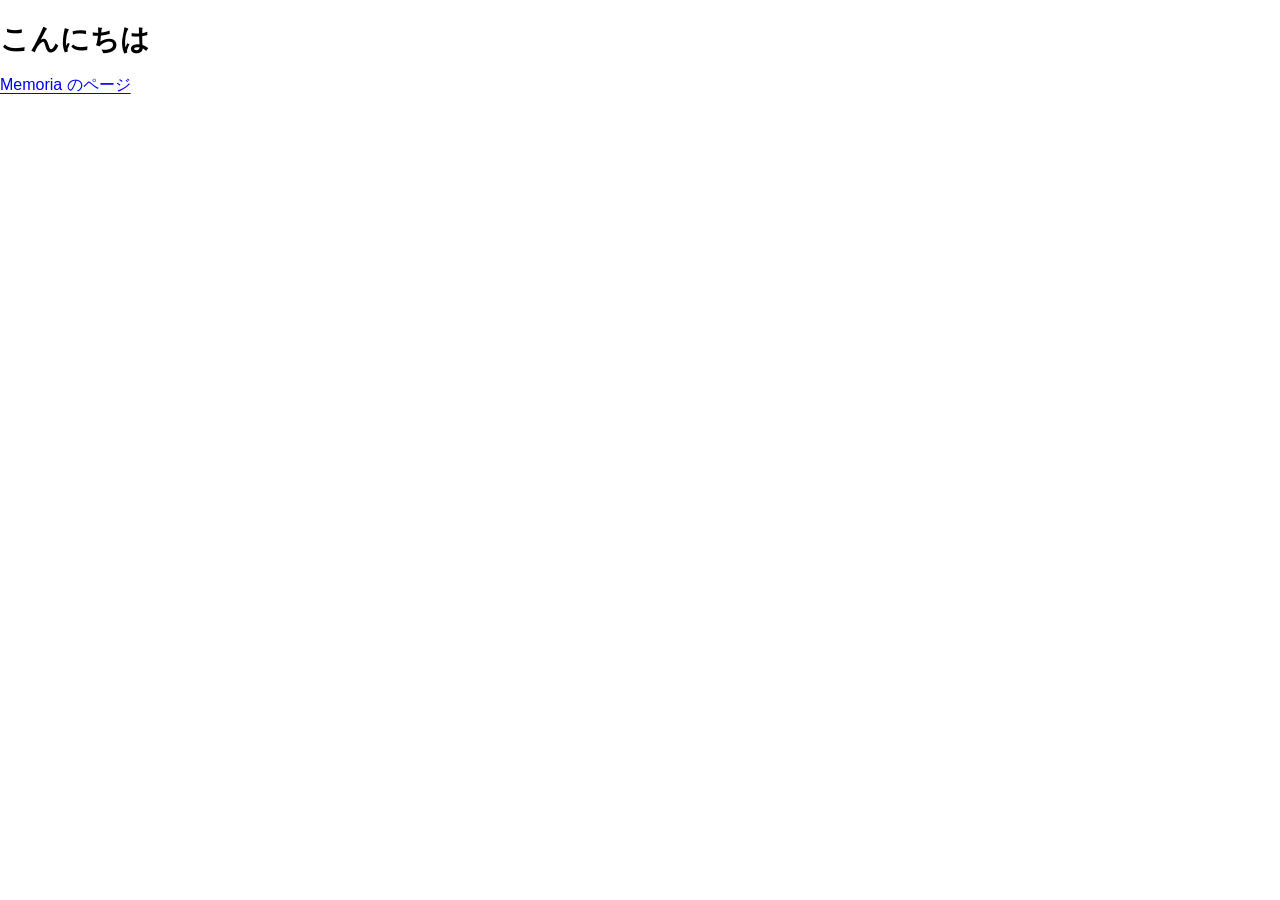
==== index.html @ 36fdde0d "Style.css を各画面に反映" ====
<!DOCTYPE html>
<html lang="ja">

<head>
    <meta charset="UTF-8">
    <meta name="viewport" content="width=device-width, initial-scale=1.0">
    <link rel="stylesheet" href="CommonStyle.css">
    <title>Github Pages公開練習:Kurumeru のサイト</title>
</head>

<body>
    <h1>こんにちは</h1>
    <a href="Memoria.html">Memoria のページ</a>
</body>

</html>
---- CommonStyle.css ----
:root{
    color-scheme: light dark ;
}

body{
        margin: 0;
        font-family: -apple-system, BlinkMacSystemFont, "Hiragino Sans", "Hiragino Kaku Gothic ProN", "Meiryo UI", sans-serif;
        line-height: 1.8;
}

main {
    max-width: 760px;
    margin: 0 auto;
    padding: 40px 20px 64px;
}

h1 {
    font-size: 1.8rem;
    line-height: 1.4;
    margin-bottom: 0.4em;
}

h2, h3, h4 {
    line-height: 1.5;
    margin-top: 2em;
}

.updated {
    font-size: 0.9rem;
    opacity: 0.7;
}

ul {
    padding-left: 1.4em;
}

a {
    text-underline-offset: 0.2em;
}
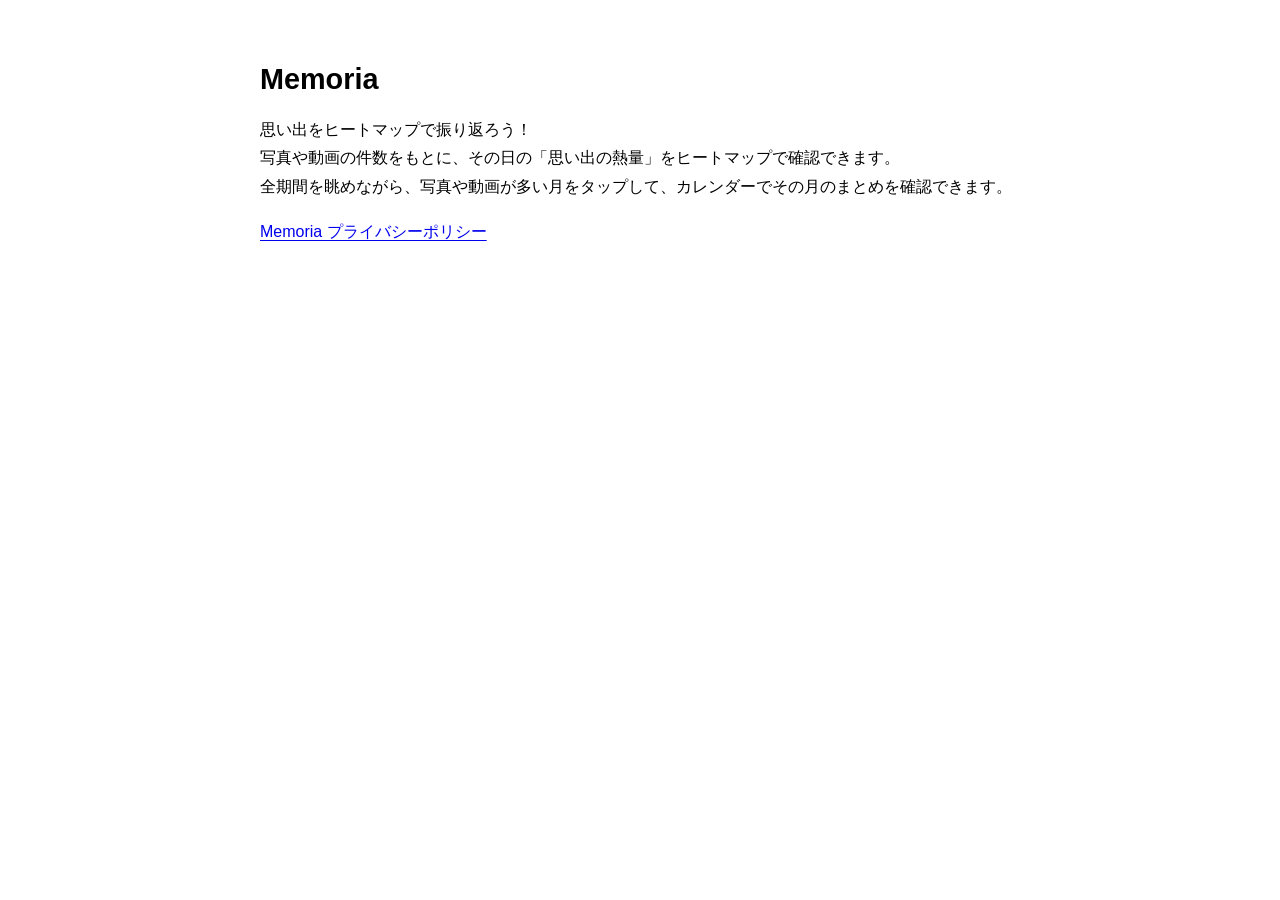
==== commit 134cda89: "Memoria をメインページに昇格" ====
--- a/index.html
+++ b/index.html
@@ -5,12 +5,19 @@
     <meta charset="UTF-8">
     <meta name="viewport" content="width=device-width, initial-scale=1.0">
     <link rel="stylesheet" href="CommonStyle.css">
-    <title>Github Pages公開練習:Kurumeru のサイト</title>
+    <title>Memoria</title>
 </head>
 
 <body>
-    <h1>こんにちは</h1>
-    <a href="Memoria.html">Memoria のページ</a>
+    <main>
+    <h1>Memoria</h1>
+    <p>
+        思い出をヒートマップで振り返ろう！<br>
+        写真や動画の件数をもとに、その日の「思い出の熱量」をヒートマップで確認できます。<br>
+        全期間を眺めながら、写真や動画が多い月をタップして、カレンダーでその月のまとめを確認できます。    </p>
+    <a href="Memoria_PrivacyPolicy.html">Memoria プライバシーポリシー</a>
+    </main>
 </body>
 
+
 </html>
--- a/CommonStyle.css
+++ b/CommonStyle.css
@@ -2,10 +2,12 @@
     color-scheme: light dark ;
 }
 
-body{
-        margin: 0;
-        font-family: -apple-system, BlinkMacSystemFont, "Hiragino Sans", "Hiragino Kaku Gothic ProN", "Meiryo UI", sans-serif;
-        line-height: 1.8;
+body {
+    margin: 0;
+    font-family: -apple-system, BlinkMacSystemFont, "Hiragino Sans", "Hiragino Kaku Gothic ProN", "Meiryo UI", sans-serif;
+    line-height: 1.8;
+    color: CanvasText;
+    background: Canvas;
 }
 
 main {
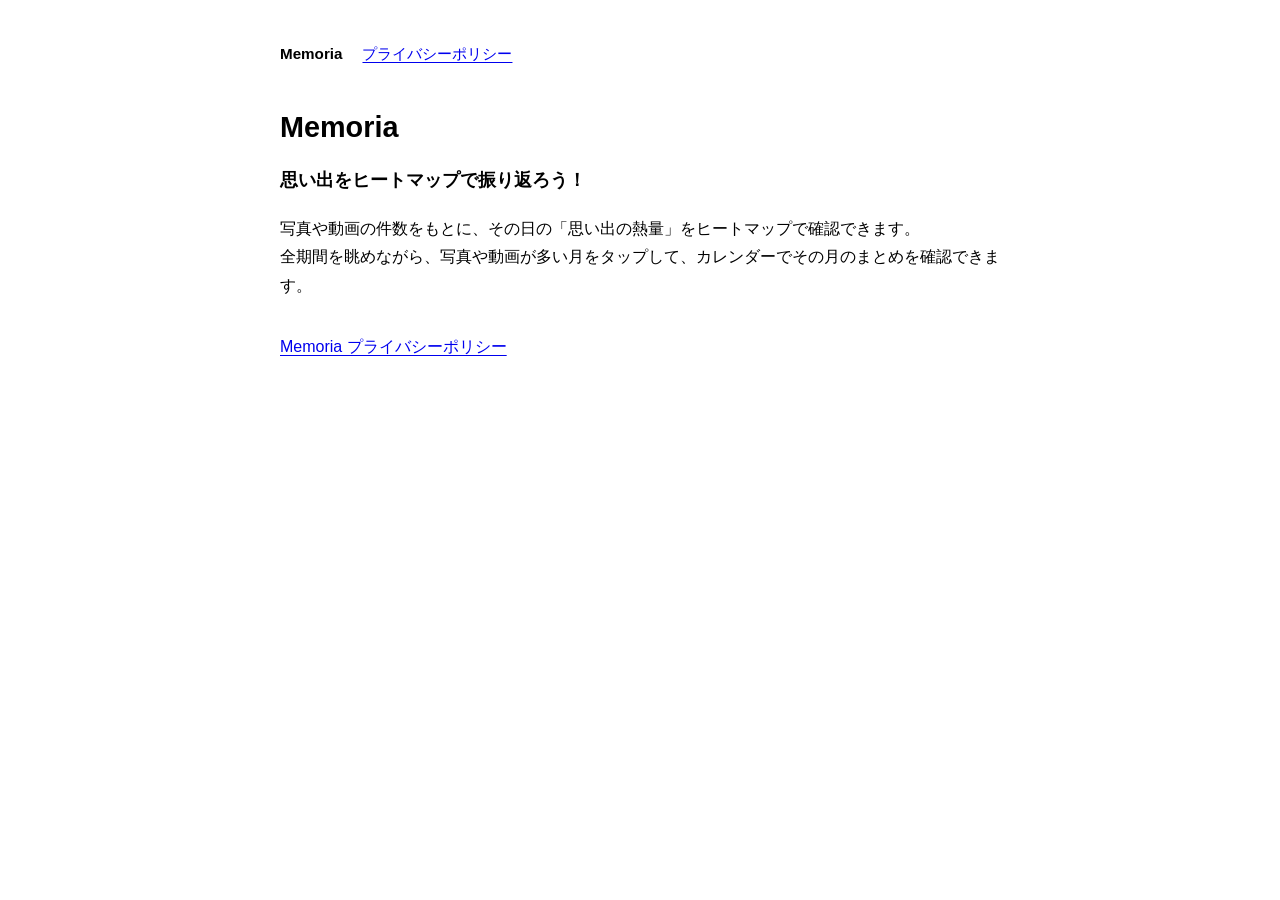
==== commit b5d273db: "GitHub Pages の基本情報を整備" ====
--- a/index.html
+++ b/index.html
@@ -4,20 +4,37 @@
 <head>
     <meta charset="UTF-8">
     <meta name="viewport" content="width=device-width, initial-scale=1.0">
+    <meta name="description" content="Memoriaは、写真や動画の件数をもとに思い出の熱量をヒートマップで振り返るiOSアプリです。">
+    <link rel="canonical" href="https://kurumeru.github.io/">
     <link rel="stylesheet" href="CommonStyle.css">
+    <meta property="og:type" content="website">
+    <meta property="og:title" content="Memoria">
+    <meta property="og:description" content="写真や動画の件数をもとに、思い出の熱量をヒートマップで振り返るiOSアプリです。">
+    <meta property="og:url" content="https://kurumeru.github.io/">
+    <meta name="twitter:card" content="summary">
     <title>Memoria</title>
 </head>
 
 <body>
     <main>
-    <h1>Memoria</h1>
-    <p>
-        思い出をヒートマップで振り返ろう！<br>
-        写真や動画の件数をもとに、その日の「思い出の熱量」をヒートマップで確認できます。<br>
-        全期間を眺めながら、写真や動画が多い月をタップして、カレンダーでその月のまとめを確認できます。    </p>
-    <a href="Memoria_PrivacyPolicy.html">Memoria プライバシーポリシー</a>
+        <nav class="site-nav" aria-label="サイト内リンク">
+            <a aria-current="page" href="/">Memoria</a>
+            <a href="Memoria_PrivacyPolicy.html">プライバシーポリシー</a>
+        </nav>
+
+        <h1>Memoria</h1>
+        <p class="lead">
+            思い出をヒートマップで振り返ろう！
+        </p>
+        <p>
+            写真や動画の件数をもとに、その日の「思い出の熱量」をヒートマップで確認できます。<br>
+            全期間を眺めながら、写真や動画が多い月をタップして、カレンダーでその月のまとめを確認できます。
+        </p>
+        <p class="link-list">
+            <a href="Memoria_PrivacyPolicy.html">Memoria プライバシーポリシー</a>
+        </p>
     </main>
 </body>
 
 
-</html>+</html>
--- a/CommonStyle.css
+++ b/CommonStyle.css
@@ -1,5 +1,9 @@
-:root{
-    color-scheme: light dark ;
+:root {
+    color-scheme: light dark;
+}
+
+* {
+    box-sizing: border-box;
 }
 
 body {
@@ -14,6 +18,20 @@
     max-width: 760px;
     margin: 0 auto;
     padding: 40px 20px 64px;
+}
+
+.site-nav {
+    display: flex;
+    flex-wrap: wrap;
+    gap: 8px 20px;
+    margin-bottom: 40px;
+    font-size: 0.95rem;
+}
+
+.site-nav a[aria-current="page"] {
+    color: CanvasText;
+    font-weight: 700;
+    text-decoration: none;
 }
 
 h1 {
@@ -32,6 +50,15 @@
     opacity: 0.7;
 }
 
+.lead {
+    font-size: 1.1rem;
+    font-weight: 700;
+}
+
+.link-list {
+    margin-top: 2em;
+}
+
 ul {
     padding-left: 1.4em;
 }
@@ -39,3 +66,8 @@
 a {
     text-underline-offset: 0.2em;
 }
+
+a:focus-visible {
+    outline: 2px solid LinkText;
+    outline-offset: 3px;
+}
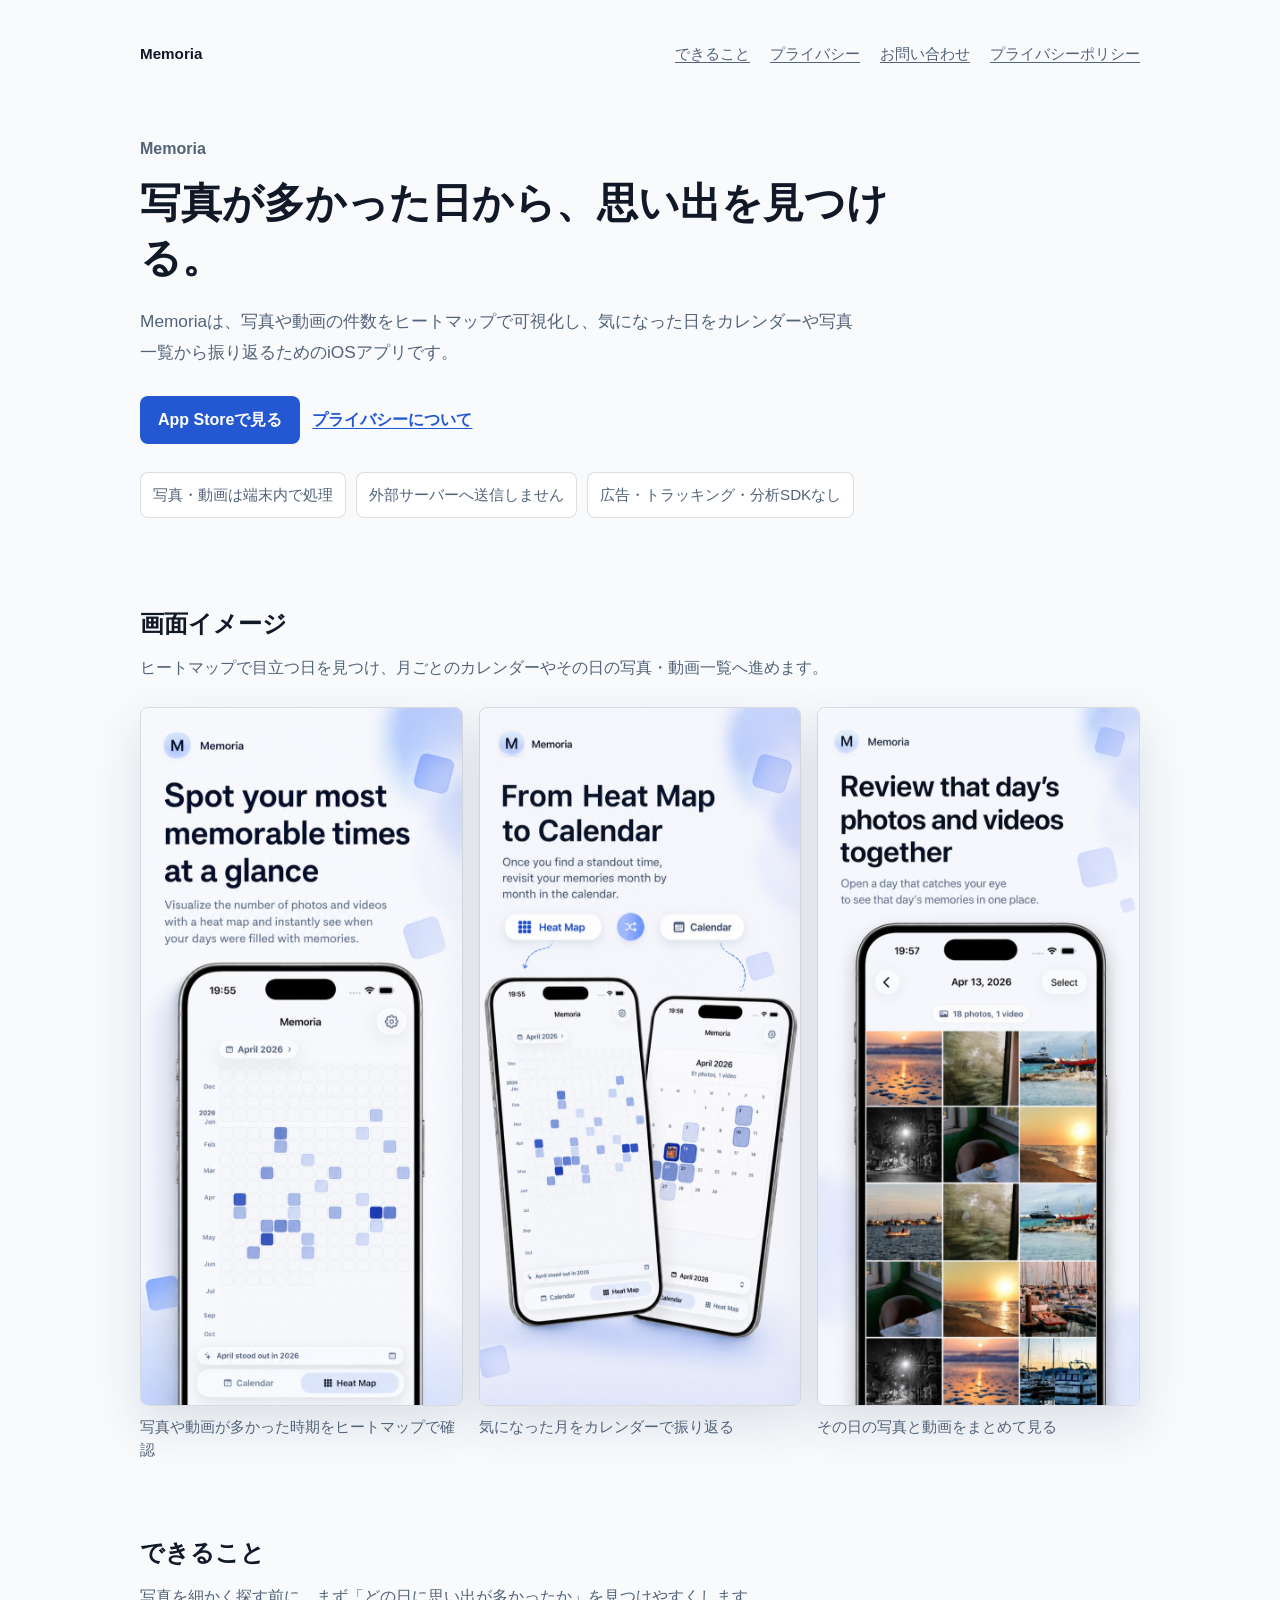
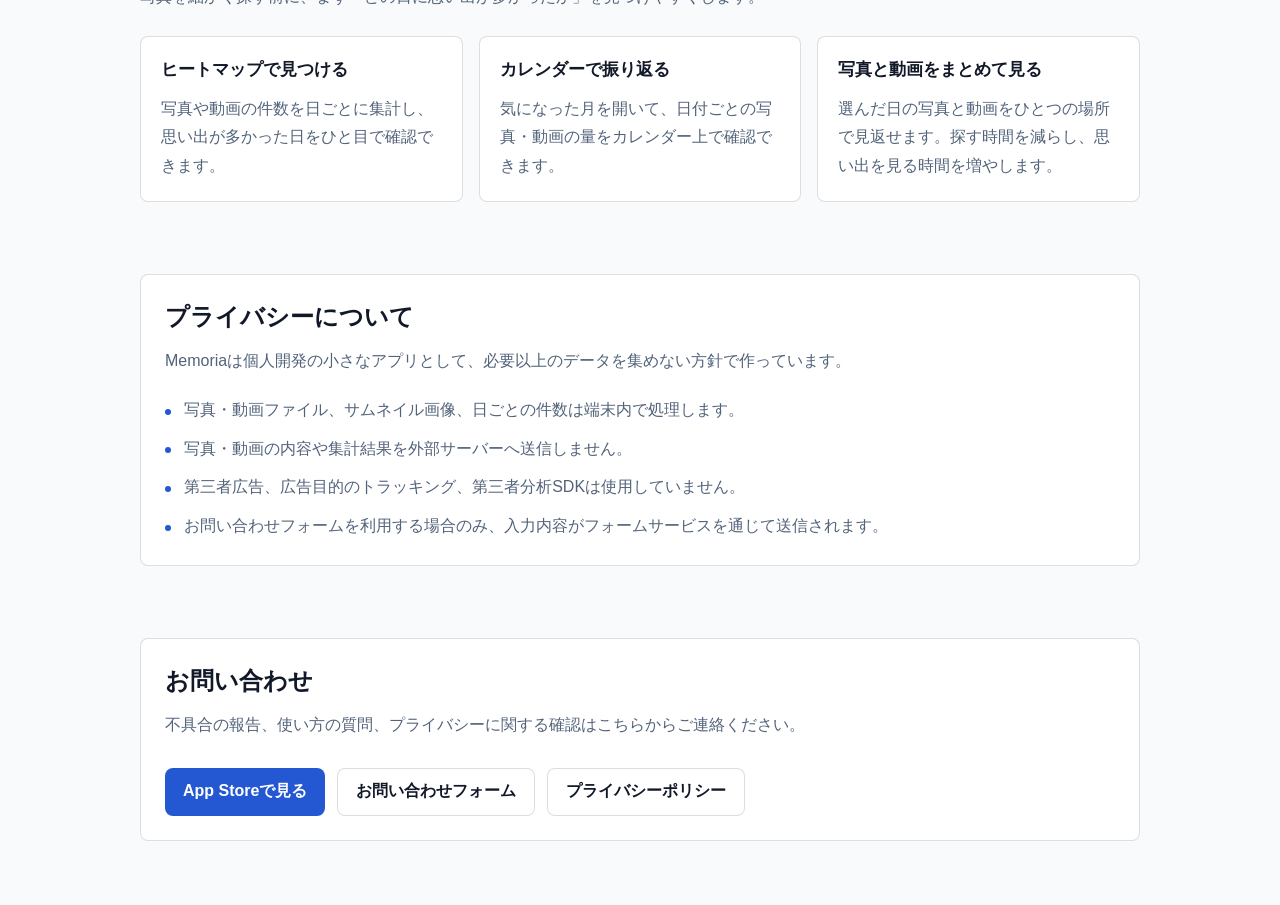
==== commit e6c69f1c: "Memoria 公式ページを改善" ====
--- a/index.html
+++ b/index.html
@@ -4,35 +4,128 @@
 <head>
     <meta charset="UTF-8">
     <meta name="viewport" content="width=device-width, initial-scale=1.0">
-    <meta name="description" content="Memoriaは、写真や動画の件数をもとに思い出の熱量をヒートマップで振り返るiOSアプリです。">
+    <meta name="description" content="Memoriaは、写真が多かった日をヒートマップで見つけ、カレンダーや写真一覧で思い出を振り返るiOSアプリです。写真・動画は端末内で処理します。">
     <link rel="canonical" href="https://kurumeru.github.io/">
     <link rel="stylesheet" href="CommonStyle.css">
     <meta property="og:type" content="website">
     <meta property="og:title" content="Memoria">
-    <meta property="og:description" content="写真や動画の件数をもとに、思い出の熱量をヒートマップで振り返るiOSアプリです。">
+    <meta property="og:description" content="写真が多かった日から、思い出を見つける。Memoriaは写真・動画を端末内で処理するiOSアプリです。">
     <meta property="og:url" content="https://kurumeru.github.io/">
     <meta name="twitter:card" content="summary">
     <title>Memoria</title>
 </head>
 
 <body>
-    <main>
+    <main class="home">
         <nav class="site-nav" aria-label="サイト内リンク">
-            <a aria-current="page" href="/">Memoria</a>
+            <a class="site-nav-brand" aria-current="page" href="/">Memoria</a>
+            <a href="#features">できること</a>
+            <a href="#privacy">プライバシー</a>
+            <a href="#contact">お問い合わせ</a>
             <a href="Memoria_PrivacyPolicy.html">プライバシーポリシー</a>
         </nav>
 
-        <h1>Memoria</h1>
-        <p class="lead">
-            思い出をヒートマップで振り返ろう！
-        </p>
-        <p>
-            写真や動画の件数をもとに、その日の「思い出の熱量」をヒートマップで確認できます。<br>
-            全期間を眺めながら、写真や動画が多い月をタップして、カレンダーでその月のまとめを確認できます。
-        </p>
-        <p class="link-list">
-            <a href="Memoria_PrivacyPolicy.html">Memoria プライバシーポリシー</a>
-        </p>
+        <section class="hero" aria-labelledby="hero-title">
+            <p class="eyebrow">Memoria</p>
+            <h1 id="hero-title">写真が多かった日から、思い出を見つける。</h1>
+            <p class="hero-copy">
+                Memoriaは、写真や動画の件数をヒートマップで可視化し、気になった日をカレンダーや写真一覧から振り返るためのiOSアプリです。
+            </p>
+            <div class="hero-actions">
+                <a class="app-store-button" href="https://apps.apple.com/app/apple-store/id6778837216?pt=129018011&amp;ct=GithubPages&amp;mt=8" target="_blank" rel="noopener" aria-label="App StoreでMemoriaを見る">
+                    App Storeで見る
+                </a>
+                <a class="secondary-link" href="#privacy">プライバシーについて</a>
+            </div>
+            <ul class="trust-points" aria-label="Memoriaの方針">
+                <li>写真・動画は端末内で処理</li>
+                <li>外部サーバーへ送信しません</li>
+                <li>広告・トラッキング・分析SDKなし</li>
+            </ul>
+        </section>
+
+        <section class="section" aria-labelledby="screenshots-title">
+            <div class="section-heading">
+                <h2 id="screenshots-title">画面イメージ</h2>
+                <p>
+                    ヒートマップで目立つ日を見つけ、月ごとのカレンダーやその日の写真・動画一覧へ進めます。
+                </p>
+            </div>
+            <div class="screenshot-grid">
+                <figure class="screenshot-card">
+                    <img src="assets/screenshots/memoria-heatmap.jpg" width="720" height="1560" alt="Memoriaのヒートマップ画面" loading="lazy">
+                    <figcaption>写真や動画が多かった時期をヒートマップで確認</figcaption>
+                </figure>
+                <figure class="screenshot-card">
+                    <img src="assets/screenshots/memoria-calendar.jpg" width="720" height="1560" alt="ヒートマップからカレンダーへ移動する画面" loading="lazy">
+                    <figcaption>気になった月をカレンダーで振り返る</figcaption>
+                </figure>
+                <figure class="screenshot-card">
+                    <img src="assets/screenshots/memoria-photos.jpg" width="720" height="1560" alt="選んだ日の写真と動画を一覧で見る画面" loading="lazy">
+                    <figcaption>その日の写真と動画をまとめて見る</figcaption>
+                </figure>
+            </div>
+        </section>
+
+        <section id="features" class="section" aria-labelledby="features-title">
+            <div class="section-heading">
+                <h2 id="features-title">できること</h2>
+                <p>
+                    写真を細かく探す前に、まず「どの日に思い出が多かったか」を見つけやすくします。
+                </p>
+            </div>
+            <div class="feature-grid">
+                <article class="feature-card">
+                    <h3>ヒートマップで見つける</h3>
+                    <p>
+                        写真や動画の件数を日ごとに集計し、思い出が多かった日をひと目で確認できます。
+                    </p>
+                </article>
+                <article class="feature-card">
+                    <h3>カレンダーで振り返る</h3>
+                    <p>
+                        気になった月を開いて、日付ごとの写真・動画の量をカレンダー上で確認できます。
+                    </p>
+                </article>
+                <article class="feature-card">
+                    <h3>写真と動画をまとめて見る</h3>
+                    <p>
+                        選んだ日の写真と動画をひとつの場所で見返せます。探す時間を減らし、思い出を見る時間を増やします。
+                    </p>
+                </article>
+            </div>
+        </section>
+
+        <section id="privacy" class="section privacy-section" aria-labelledby="privacy-title">
+            <div class="section-heading">
+                <h2 id="privacy-title">プライバシーについて</h2>
+                <p>
+                    Memoriaは個人開発の小さなアプリとして、必要以上のデータを集めない方針で作っています。
+                </p>
+            </div>
+            <ul class="privacy-list">
+                <li>写真・動画ファイル、サムネイル画像、日ごとの件数は端末内で処理します。</li>
+                <li>写真・動画の内容や集計結果を外部サーバーへ送信しません。</li>
+                <li>第三者広告、広告目的のトラッキング、第三者分析SDKは使用していません。</li>
+                <li>お問い合わせフォームを利用する場合のみ、入力内容がフォームサービスを通じて送信されます。</li>
+            </ul>
+        </section>
+
+        <section id="contact" class="section contact-section" aria-labelledby="contact-title">
+            <div>
+                <h2 id="contact-title">お問い合わせ</h2>
+                <p>
+                    不具合の報告、使い方の質問、プライバシーに関する確認はこちらからご連絡ください。
+                </p>
+            </div>
+            <div class="contact-actions">
+                <a class="app-store-button" href="https://apps.apple.com/app/apple-store/id6778837216?pt=129018011&amp;ct=GithubPages&amp;mt=8" target="_blank" rel="noopener" aria-label="App StoreでMemoriaを見る">
+                    App Storeで見る
+                </a>
+                <a class="secondary-button" href="https://tally.so/r/EkBp1X" target="_blank" rel="noopener">お問い合わせフォーム</a>
+                <a class="secondary-button" href="Memoria_PrivacyPolicy.html">プライバシーポリシー</a>
+            </div>
+        </section>
     </main>
 </body>
 
--- a/CommonStyle.css
+++ b/CommonStyle.css
@@ -1,5 +1,30 @@
 :root {
     color-scheme: light dark;
+    --page-background: #f8fafc;
+    --surface: #ffffff;
+    --surface-alt: #eef3fb;
+    --text: #111827;
+    --muted: #52637a;
+    --border: rgba(17, 24, 39, 0.14);
+    --accent: #2458d3;
+    --accent-hover: #1e46a8;
+    --accent-text: #ffffff;
+    --shadow: 0 18px 48px rgba(47, 68, 108, 0.14);
+}
+
+@media (prefers-color-scheme: dark) {
+    :root {
+        --page-background: #0f172a;
+        --surface: #172033;
+        --surface-alt: #1d2a43;
+        --text: #f8fafc;
+        --muted: #b6c2d3;
+        --border: rgba(248, 250, 252, 0.14);
+        --accent: #8fadff;
+        --accent-hover: #b9ccff;
+        --accent-text: #0f172a;
+        --shadow: 0 18px 48px rgba(0, 0, 0, 0.28);
+    }
 }
 
 * {
@@ -10,8 +35,8 @@
     margin: 0;
     font-family: -apple-system, BlinkMacSystemFont, "Hiragino Sans", "Hiragino Kaku Gothic ProN", "Meiryo UI", sans-serif;
     line-height: 1.8;
-    color: CanvasText;
-    background: Canvas;
+    color: var(--text);
+    background: var(--page-background);
 }
 
 main {
@@ -20,16 +45,29 @@
     padding: 40px 20px 64px;
 }
 
+.home {
+    max-width: 1040px;
+}
+
 .site-nav {
     display: flex;
     flex-wrap: wrap;
+    align-items: center;
     gap: 8px 20px;
     margin-bottom: 40px;
     font-size: 0.95rem;
 }
 
+.site-nav a {
+    color: var(--muted);
+}
+
+.site-nav-brand {
+    margin-right: auto;
+}
+
 .site-nav a[aria-current="page"] {
-    color: CanvasText;
+    color: var(--text);
     font-weight: 700;
     text-decoration: none;
 }
@@ -40,7 +78,9 @@
     margin-bottom: 0.4em;
 }
 
-h2, h3, h4 {
+h2,
+h3,
+h4 {
     line-height: 1.5;
     margin-top: 2em;
 }
@@ -59,15 +99,259 @@
     margin-top: 2em;
 }
 
+.hero {
+    padding: 28px 0 16px;
+}
+
+.eyebrow {
+    margin: 0 0 12px;
+    color: var(--muted);
+    font-weight: 700;
+}
+
+.hero h1 {
+    max-width: 760px;
+    margin: 0;
+    font-size: 2rem;
+    line-height: 1.35;
+}
+
+.hero-copy {
+    max-width: 720px;
+    margin: 20px 0 0;
+    color: var(--muted);
+    font-size: 1.08rem;
+}
+
+.hero-actions,
+.contact-actions {
+    display: flex;
+    flex-wrap: wrap;
+    gap: 12px;
+    margin-top: 28px;
+}
+
+.app-store-button,
+.secondary-button {
+    display: inline-flex;
+    align-items: center;
+    justify-content: center;
+    min-height: 48px;
+    padding: 0 18px;
+    border-radius: 8px;
+    font-weight: 700;
+    text-decoration: none;
+}
+
+.app-store-button {
+    color: var(--accent-text);
+    background: var(--accent);
+}
+
+.app-store-button:hover {
+    background: var(--accent-hover);
+}
+
+.secondary-button {
+    color: var(--text);
+    border: 1px solid var(--border);
+    background: var(--surface);
+}
+
+.secondary-link {
+    display: inline-flex;
+    align-items: center;
+    min-height: 48px;
+    color: var(--accent);
+    font-weight: 700;
+}
+
+.trust-points {
+    display: flex;
+    flex-wrap: wrap;
+    gap: 10px;
+    margin: 28px 0 0;
+    padding: 0;
+    list-style: none;
+}
+
+.trust-points li {
+    padding: 8px 12px;
+    border: 1px solid var(--border);
+    border-radius: 8px;
+    color: var(--muted);
+    background: var(--surface);
+    font-size: 0.95rem;
+}
+
+.section {
+    margin-top: 72px;
+}
+
+.section-heading {
+    max-width: 720px;
+}
+
+.section-heading h2,
+.contact-section h2 {
+    margin: 0;
+    font-size: 1.5rem;
+}
+
+.section-heading p,
+.contact-section p {
+    margin: 12px 0 0;
+    color: var(--muted);
+}
+
+.screenshot-grid,
+.feature-grid {
+    display: grid;
+    gap: 16px;
+    margin-top: 24px;
+}
+
+.screenshot-grid {
+    grid-template-columns: repeat(3, minmax(0, 1fr));
+}
+
+.screenshot-card {
+    margin: 0;
+}
+
+.screenshot-card img {
+    display: block;
+    width: 100%;
+    height: auto;
+    aspect-ratio: 720 / 1560;
+    object-fit: cover;
+    border: 1px solid var(--border);
+    border-radius: 8px;
+    box-shadow: var(--shadow);
+}
+
+.screenshot-card figcaption {
+    margin-top: 10px;
+    color: var(--muted);
+    font-size: 0.92rem;
+    line-height: 1.6;
+}
+
+.feature-grid {
+    grid-template-columns: repeat(3, minmax(0, 1fr));
+}
+
+.feature-card,
+.privacy-section,
+.contact-section {
+    border: 1px solid var(--border);
+    border-radius: 8px;
+    background: var(--surface);
+}
+
+.feature-card {
+    padding: 20px;
+}
+
+.feature-card h3 {
+    margin: 0;
+    font-size: 1.08rem;
+}
+
+.feature-card p {
+    margin: 12px 0 0;
+    color: var(--muted);
+}
+
+.privacy-section,
+.contact-section {
+    padding: 24px;
+}
+
+.privacy-list {
+    display: grid;
+    gap: 10px;
+    margin: 20px 0 0;
+    padding: 0;
+    list-style: none;
+}
+
+.privacy-list li {
+    padding-left: 1.2em;
+    color: var(--muted);
+    position: relative;
+}
+
+.privacy-list li::before {
+    content: "";
+    position: absolute;
+    top: 0.8em;
+    left: 0;
+    width: 6px;
+    height: 6px;
+    border-radius: 50%;
+    background: var(--accent);
+}
+
 ul {
     padding-left: 1.4em;
 }
 
 a {
+    color: var(--accent);
     text-underline-offset: 0.2em;
 }
 
 a:focus-visible {
-    outline: 2px solid LinkText;
+    outline: 2px solid var(--accent);
     outline-offset: 3px;
 }
+
+@media (min-width: 720px) {
+    .hero h1 {
+        font-size: 2.55rem;
+    }
+}
+
+@media (max-width: 860px) {
+    .screenshot-grid,
+    .feature-grid {
+        grid-template-columns: 1fr;
+    }
+
+    .screenshot-card {
+        max-width: 360px;
+    }
+
+    .contact-section {
+        padding: 20px;
+    }
+}
+
+@media (max-width: 560px) {
+    main {
+        padding: 28px 16px 56px;
+    }
+
+    .site-nav {
+        margin-bottom: 28px;
+    }
+
+    .site-nav-brand {
+        width: 100%;
+    }
+
+    .hero h1 {
+        font-size: 1.8rem;
+    }
+
+    .section {
+        margin-top: 56px;
+    }
+
+    .app-store-button,
+    .secondary-button,
+    .secondary-link {
+        width: 100%;
+    }
+}
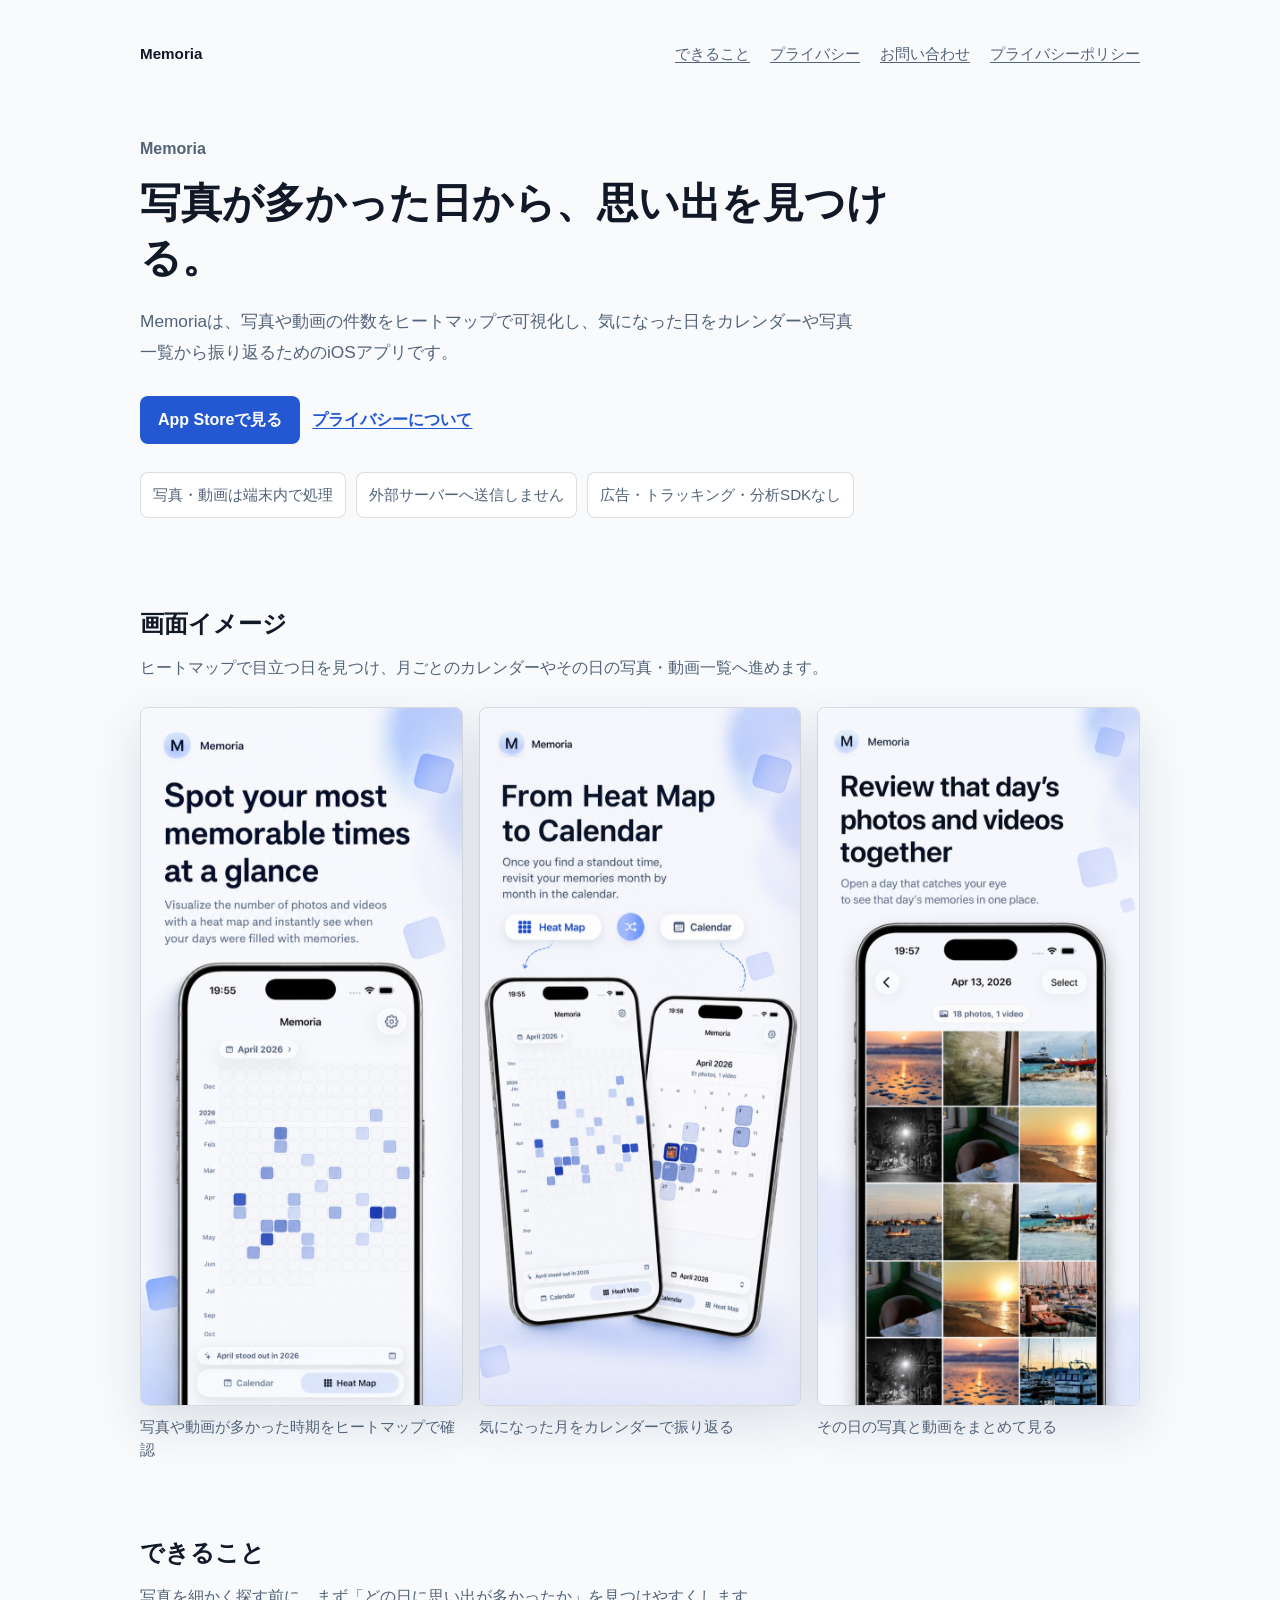
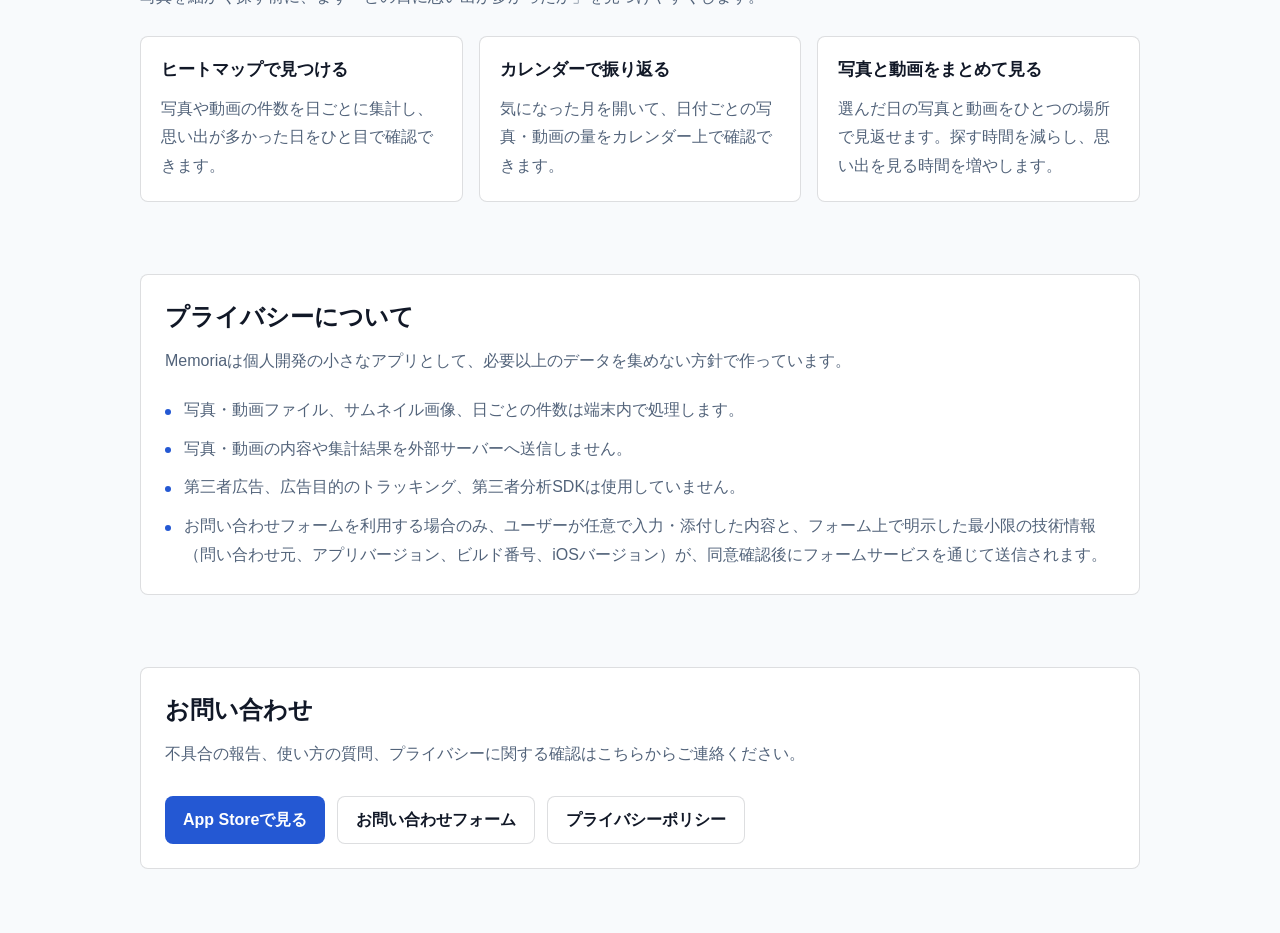
==== commit 9127ea85: "Clarify contact form data handling in privacy policy" ====
--- a/index.html
+++ b/index.html
@@ -107,7 +107,7 @@
                 <li>写真・動画ファイル、サムネイル画像、日ごとの件数は端末内で処理します。</li>
                 <li>写真・動画の内容や集計結果を外部サーバーへ送信しません。</li>
                 <li>第三者広告、広告目的のトラッキング、第三者分析SDKは使用していません。</li>
-                <li>お問い合わせフォームを利用する場合のみ、入力内容がフォームサービスを通じて送信されます。</li>
+                <li>お問い合わせフォームを利用する場合のみ、ユーザーが任意で入力・添付した内容と、フォーム上で明示した最小限の技術情報（問い合わせ元、アプリバージョン、ビルド番号、iOSバージョン）が、同意確認後にフォームサービスを通じて送信されます。</li>
             </ul>
         </section>
 
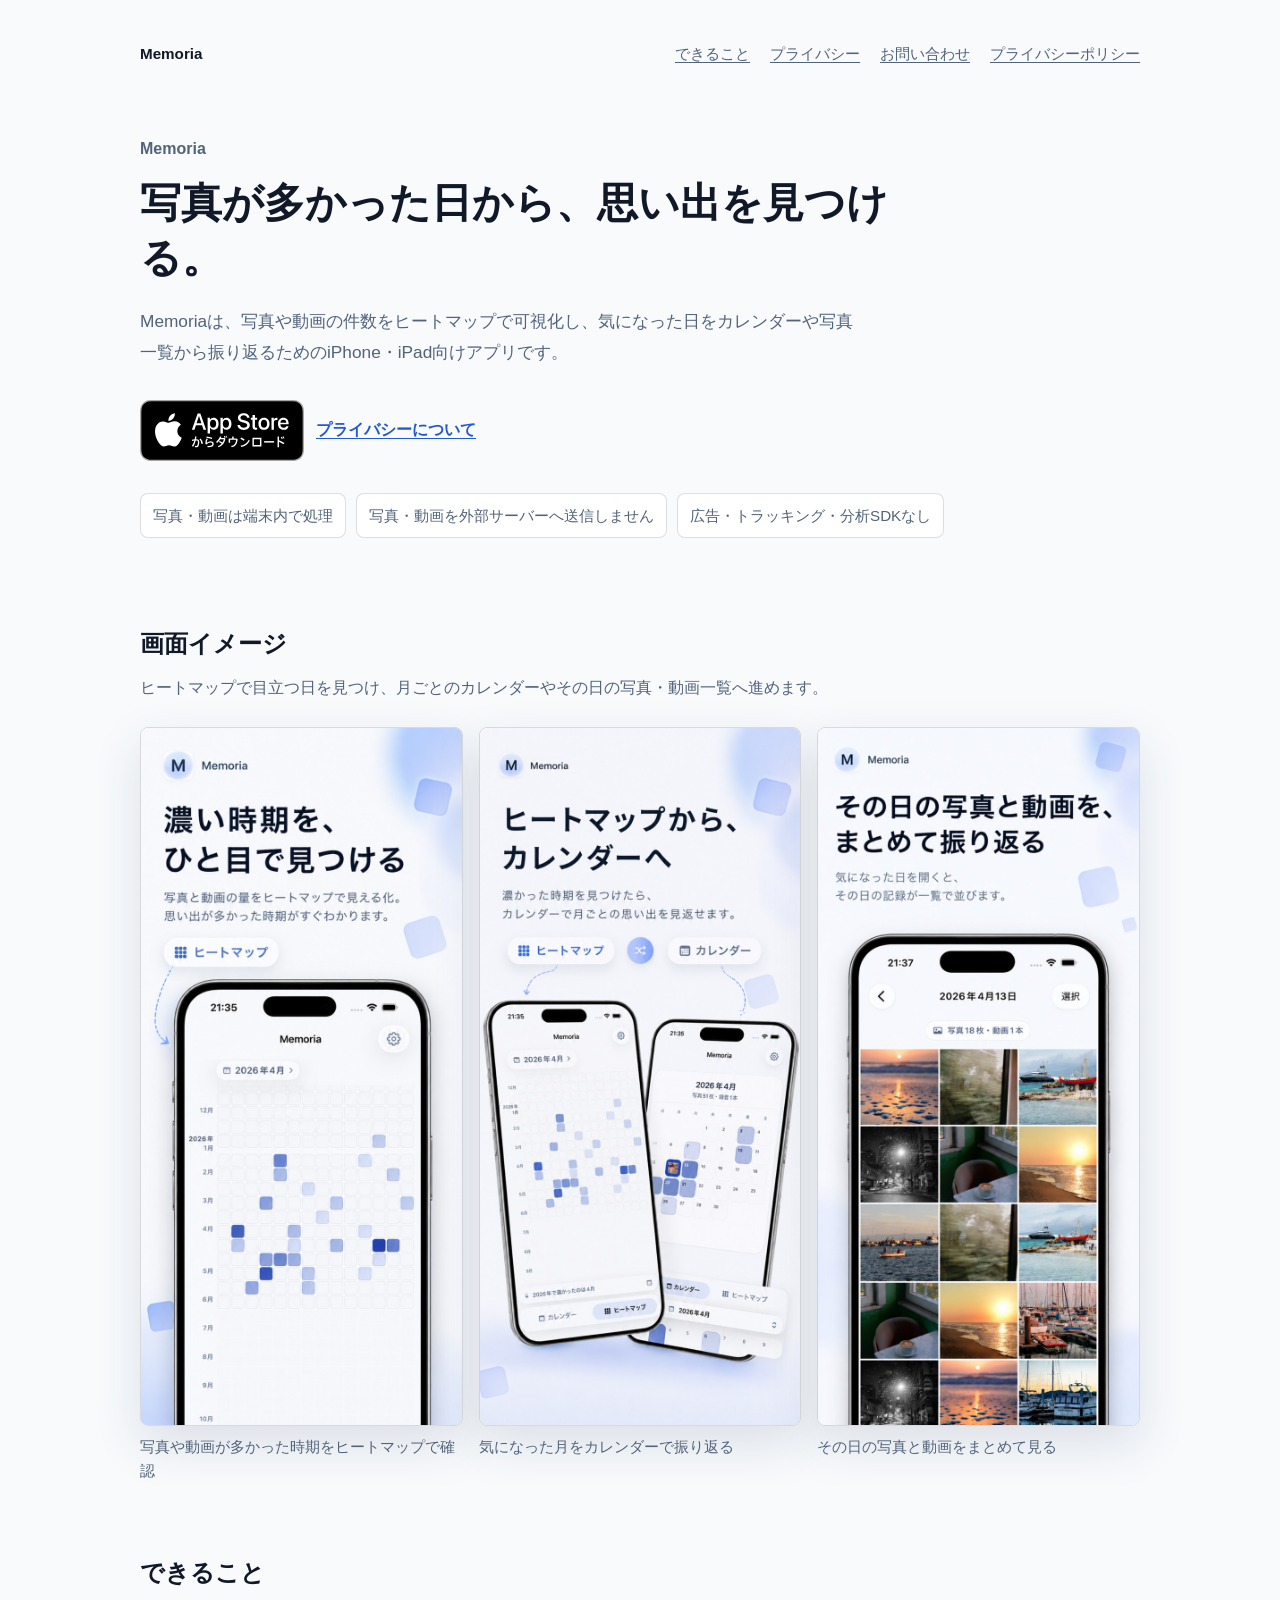
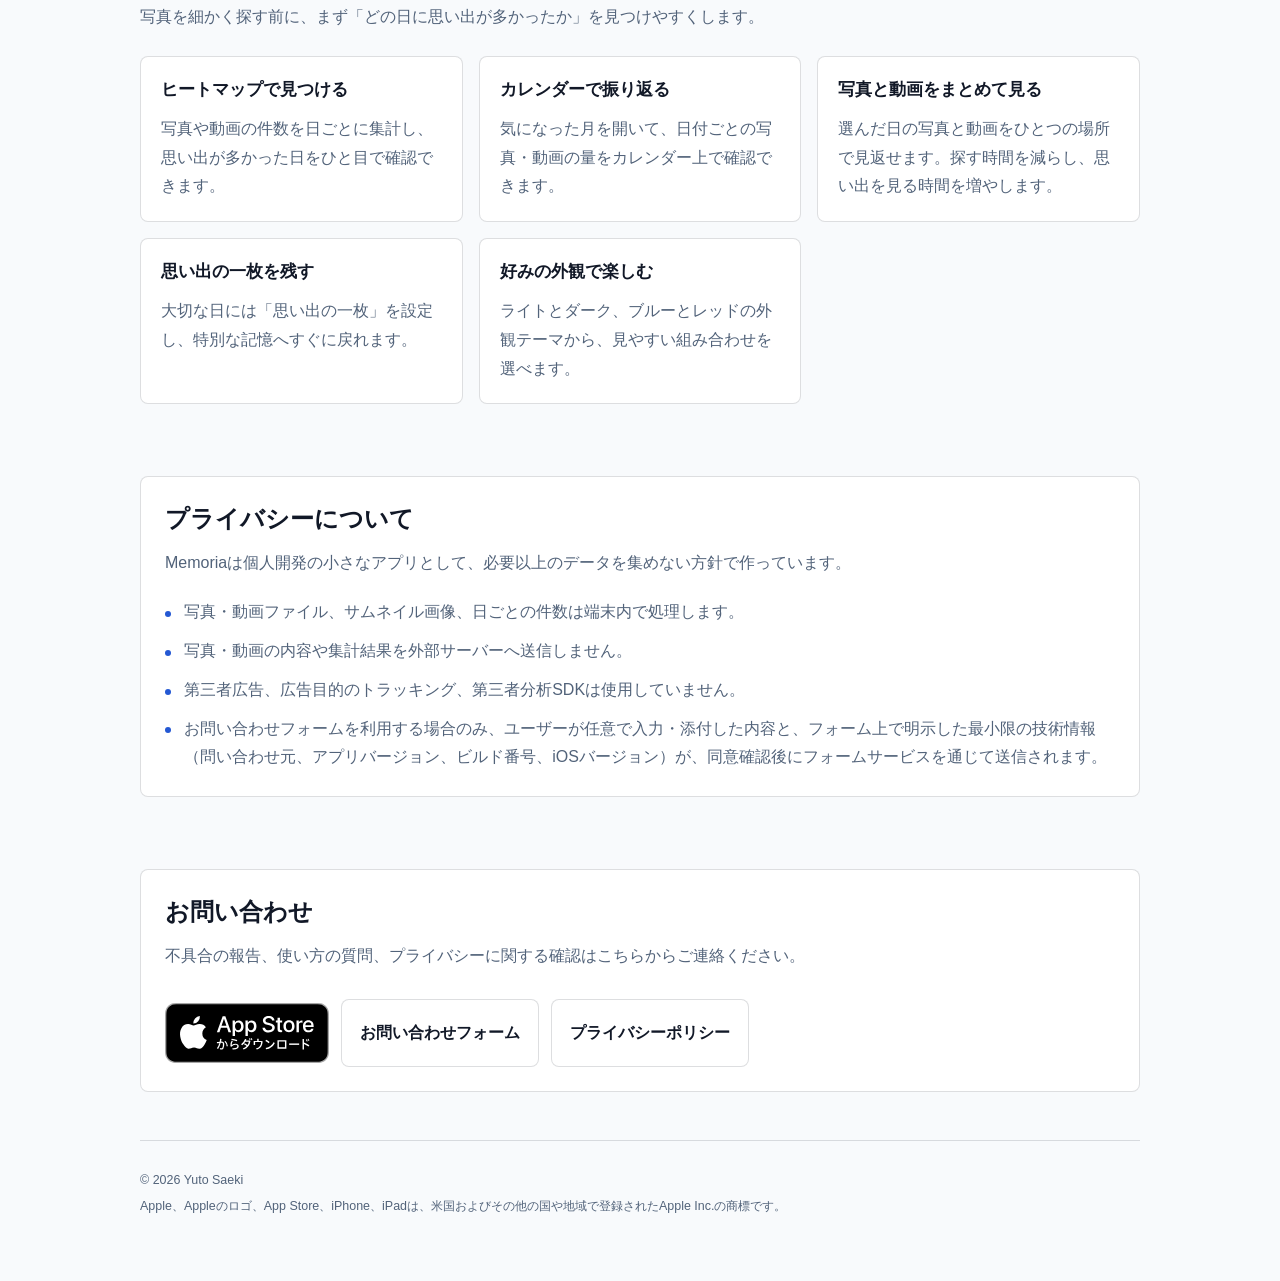
==== commit c626d4dc: "Refresh Memoria site metadata and assets" ====
--- a/index.html
+++ b/index.html
@@ -4,15 +4,26 @@
 <head>
     <meta charset="UTF-8">
     <meta name="viewport" content="width=device-width, initial-scale=1.0">
-    <meta name="description" content="Memoriaは、写真が多かった日をヒートマップで見つけ、カレンダーや写真一覧で思い出を振り返るiOSアプリです。写真・動画は端末内で処理します。">
+    <meta name="description" content="Memoriaは、写真が多かった日をヒートマップで見つけ、カレンダーや写真一覧で思い出を振り返るiPhone・iPad向けアプリです。写真・動画は端末内で処理します。">
     <link rel="canonical" href="https://kurumeru.github.io/">
-    <link rel="stylesheet" href="CommonStyle.css">
+    <link rel="stylesheet" href="CommonStyle.css?v=20260713-2">
+    <link rel="icon" type="image/png" href="assets/icons/favicon.png">
+    <link rel="icon" type="image/png" href="assets/icons/favicon-dark.png" media="(prefers-color-scheme: dark)">
+    <link rel="apple-touch-icon" href="assets/icons/apple-touch-icon.png">
     <meta property="og:type" content="website">
-    <meta property="og:title" content="Memoria">
-    <meta property="og:description" content="写真が多かった日から、思い出を見つける。Memoriaは写真・動画を端末内で処理するiOSアプリです。">
+    <meta property="og:locale" content="ja_JP">
+    <meta property="og:title" content="Memoria｜写真が多かった日から、思い出を見つける">
+    <meta property="og:description" content="写真が多かった日から、思い出を見つける。Memoriaは写真・動画を端末内で処理するiPhone・iPad向けアプリです。">
     <meta property="og:url" content="https://kurumeru.github.io/">
-    <meta name="twitter:card" content="summary">
-    <title>Memoria</title>
+    <meta property="og:image" content="https://kurumeru.github.io/assets/og/memoria-og.png">
+    <meta property="og:image:width" content="1200">
+    <meta property="og:image:height" content="630">
+    <meta property="og:image:alt" content="Memoriaのアプリアイコンとヒートマップ画面">
+    <meta name="twitter:card" content="summary_large_image">
+    <meta name="twitter:title" content="Memoria｜写真が多かった日から、思い出を見つける">
+    <meta name="twitter:description" content="写真が多かった日をヒートマップで見つけ、思い出を振り返るiPhone・iPad向けアプリです。">
+    <meta name="twitter:image" content="https://kurumeru.github.io/assets/og/memoria-og.png">
+    <title>Memoria｜写真が多かった日から、思い出を見つける</title>
 </head>
 
 <body>
@@ -29,17 +40,17 @@
             <p class="eyebrow">Memoria</p>
             <h1 id="hero-title">写真が多かった日から、思い出を見つける。</h1>
             <p class="hero-copy">
-                Memoriaは、写真や動画の件数をヒートマップで可視化し、気になった日をカレンダーや写真一覧から振り返るためのiOSアプリです。
+                Memoriaは、写真や動画の件数をヒートマップで可視化し、気になった日をカレンダーや写真一覧から振り返るためのiPhone・iPad向けアプリです。
             </p>
             <div class="hero-actions">
-                <a class="app-store-button" href="https://apps.apple.com/app/apple-store/id6778837216?pt=129018011&amp;ct=GithubPages&amp;mt=8" target="_blank" rel="noopener" aria-label="App StoreでMemoriaを見る">
-                    App Storeで見る
+                <a class="app-store-badge-link" href="https://apps.apple.com/app/apple-store/id6778837216?pt=129018011&amp;ct=GithubPages&amp;mt=8" target="_blank" rel="noopener" aria-label="App StoreでMemoriaをダウンロード">
+                    <img class="app-store-badge" src="assets/badges/download-on-the-app-store-ja.svg" width="109" height="40" alt="App Storeからダウンロード">
                 </a>
                 <a class="secondary-link" href="#privacy">プライバシーについて</a>
             </div>
             <ul class="trust-points" aria-label="Memoriaの方針">
                 <li>写真・動画は端末内で処理</li>
-                <li>外部サーバーへ送信しません</li>
+                <li>写真・動画を外部サーバーへ送信しません</li>
                 <li>広告・トラッキング・分析SDKなし</li>
             </ul>
         </section>
@@ -53,15 +64,15 @@
             </div>
             <div class="screenshot-grid">
                 <figure class="screenshot-card">
-                    <img src="assets/screenshots/memoria-heatmap.jpg" width="720" height="1560" alt="Memoriaのヒートマップ画面" loading="lazy">
+                    <img src="assets/screenshots/memoria-heatmap.jpg?v=1.0.1" width="720" height="1560" alt="Memoriaのヒートマップ画面" loading="lazy">
                     <figcaption>写真や動画が多かった時期をヒートマップで確認</figcaption>
                 </figure>
                 <figure class="screenshot-card">
-                    <img src="assets/screenshots/memoria-calendar.jpg" width="720" height="1560" alt="ヒートマップからカレンダーへ移動する画面" loading="lazy">
+                    <img src="assets/screenshots/memoria-calendar.jpg?v=1.0.1" width="720" height="1560" alt="ヒートマップからカレンダーへ移動する画面" loading="lazy">
                     <figcaption>気になった月をカレンダーで振り返る</figcaption>
                 </figure>
                 <figure class="screenshot-card">
-                    <img src="assets/screenshots/memoria-photos.jpg" width="720" height="1560" alt="選んだ日の写真と動画を一覧で見る画面" loading="lazy">
+                    <img src="assets/screenshots/memoria-photos.jpg?v=1.0.1" width="720" height="1560" alt="選んだ日の写真と動画を一覧で見る画面" loading="lazy">
                     <figcaption>その日の写真と動画をまとめて見る</figcaption>
                 </figure>
             </div>
@@ -93,6 +104,18 @@
                         選んだ日の写真と動画をひとつの場所で見返せます。探す時間を減らし、思い出を見る時間を増やします。
                     </p>
                 </article>
+                <article class="feature-card">
+                    <h3>思い出の一枚を残す</h3>
+                    <p>
+                        大切な日には「思い出の一枚」を設定し、特別な記憶へすぐに戻れます。
+                    </p>
+                </article>
+                <article class="feature-card">
+                    <h3>好みの外観で楽しむ</h3>
+                    <p>
+                        ライトとダーク、ブルーとレッドの外観テーマから、見やすい組み合わせを選べます。
+                    </p>
+                </article>
             </div>
         </section>
 
@@ -119,13 +142,18 @@
                 </p>
             </div>
             <div class="contact-actions">
-                <a class="app-store-button" href="https://apps.apple.com/app/apple-store/id6778837216?pt=129018011&amp;ct=GithubPages&amp;mt=8" target="_blank" rel="noopener" aria-label="App StoreでMemoriaを見る">
-                    App Storeで見る
+                <a class="app-store-badge-link" href="https://apps.apple.com/app/apple-store/id6778837216?pt=129018011&amp;ct=GithubPages&amp;mt=8" target="_blank" rel="noopener" aria-label="App StoreでMemoriaをダウンロード">
+                    <img class="app-store-badge" src="assets/badges/download-on-the-app-store-ja.svg" width="109" height="40" alt="App Storeからダウンロード">
                 </a>
                 <a class="secondary-button" href="https://tally.so/r/EkBp1X" target="_blank" rel="noopener">お問い合わせフォーム</a>
                 <a class="secondary-button" href="Memoria_PrivacyPolicy.html">プライバシーポリシー</a>
             </div>
         </section>
+
+        <footer class="site-footer">
+            <p>© 2026 Yuto Saeki</p>
+            <p>Apple、Appleのロゴ、App Store、iPhone、iPadは、米国およびその他の国や地域で登録されたApple Inc.の商標です。</p>
+        </footer>
     </main>
 </body>
 
--- a/CommonStyle.css
+++ b/CommonStyle.css
@@ -99,6 +99,12 @@
     margin-top: 2em;
 }
 
+.standalone-link {
+    display: inline-flex;
+    align-items: center;
+    min-height: 44px;
+}
+
 .hero {
     padding: 28px 0 16px;
 }
@@ -131,28 +137,29 @@
     margin-top: 28px;
 }
 
-.app-store-button,
+.app-store-badge-link,
 .secondary-button {
     display: inline-flex;
     align-items: center;
     justify-content: center;
     min-height: 48px;
+    border-radius: 8px;
+    font-weight: 700;
+    text-decoration: none;
+}
+
+.app-store-badge-link {
+    padding: 4px 0;
+}
+
+.app-store-badge {
+    display: block;
+    width: 164px;
+    height: auto;
+}
+
+.secondary-button {
     padding: 0 18px;
-    border-radius: 8px;
-    font-weight: 700;
-    text-decoration: none;
-}
-
-.app-store-button {
-    color: var(--accent-text);
-    background: var(--accent);
-}
-
-.app-store-button:hover {
-    background: var(--accent-hover);
-}
-
-.secondary-button {
     color: var(--text);
     border: 1px solid var(--border);
     background: var(--surface);
@@ -268,6 +275,19 @@
     padding: 24px;
 }
 
+.site-footer {
+    margin-top: 48px;
+    padding-top: 24px;
+    border-top: 1px solid var(--border);
+    color: var(--muted);
+    font-size: 0.78rem;
+    line-height: 1.6;
+}
+
+.site-footer p {
+    margin: 6px 0 0;
+}
+
 .privacy-list {
     display: grid;
     gap: 10px;
@@ -349,7 +369,7 @@
         margin-top: 56px;
     }
 
-    .app-store-button,
+    .app-store-badge-link,
     .secondary-button,
     .secondary-link {
         width: 100%;
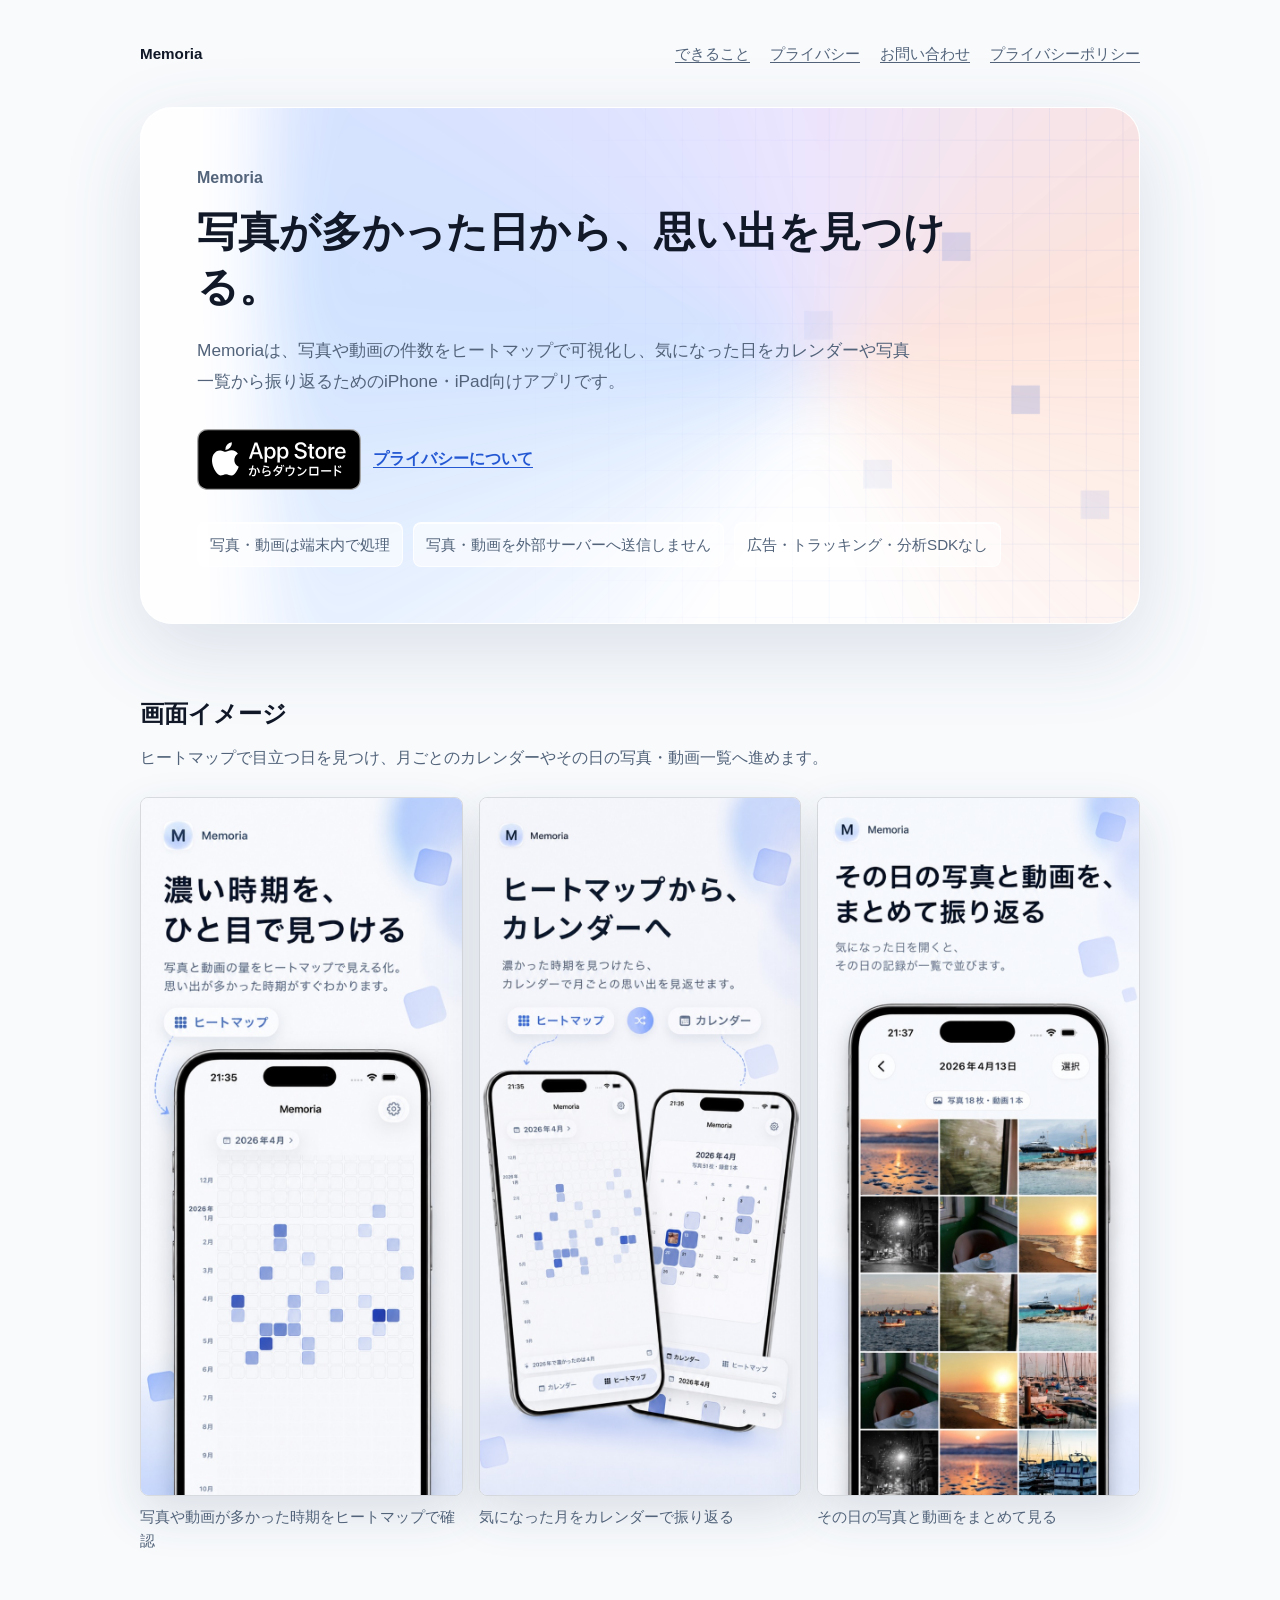
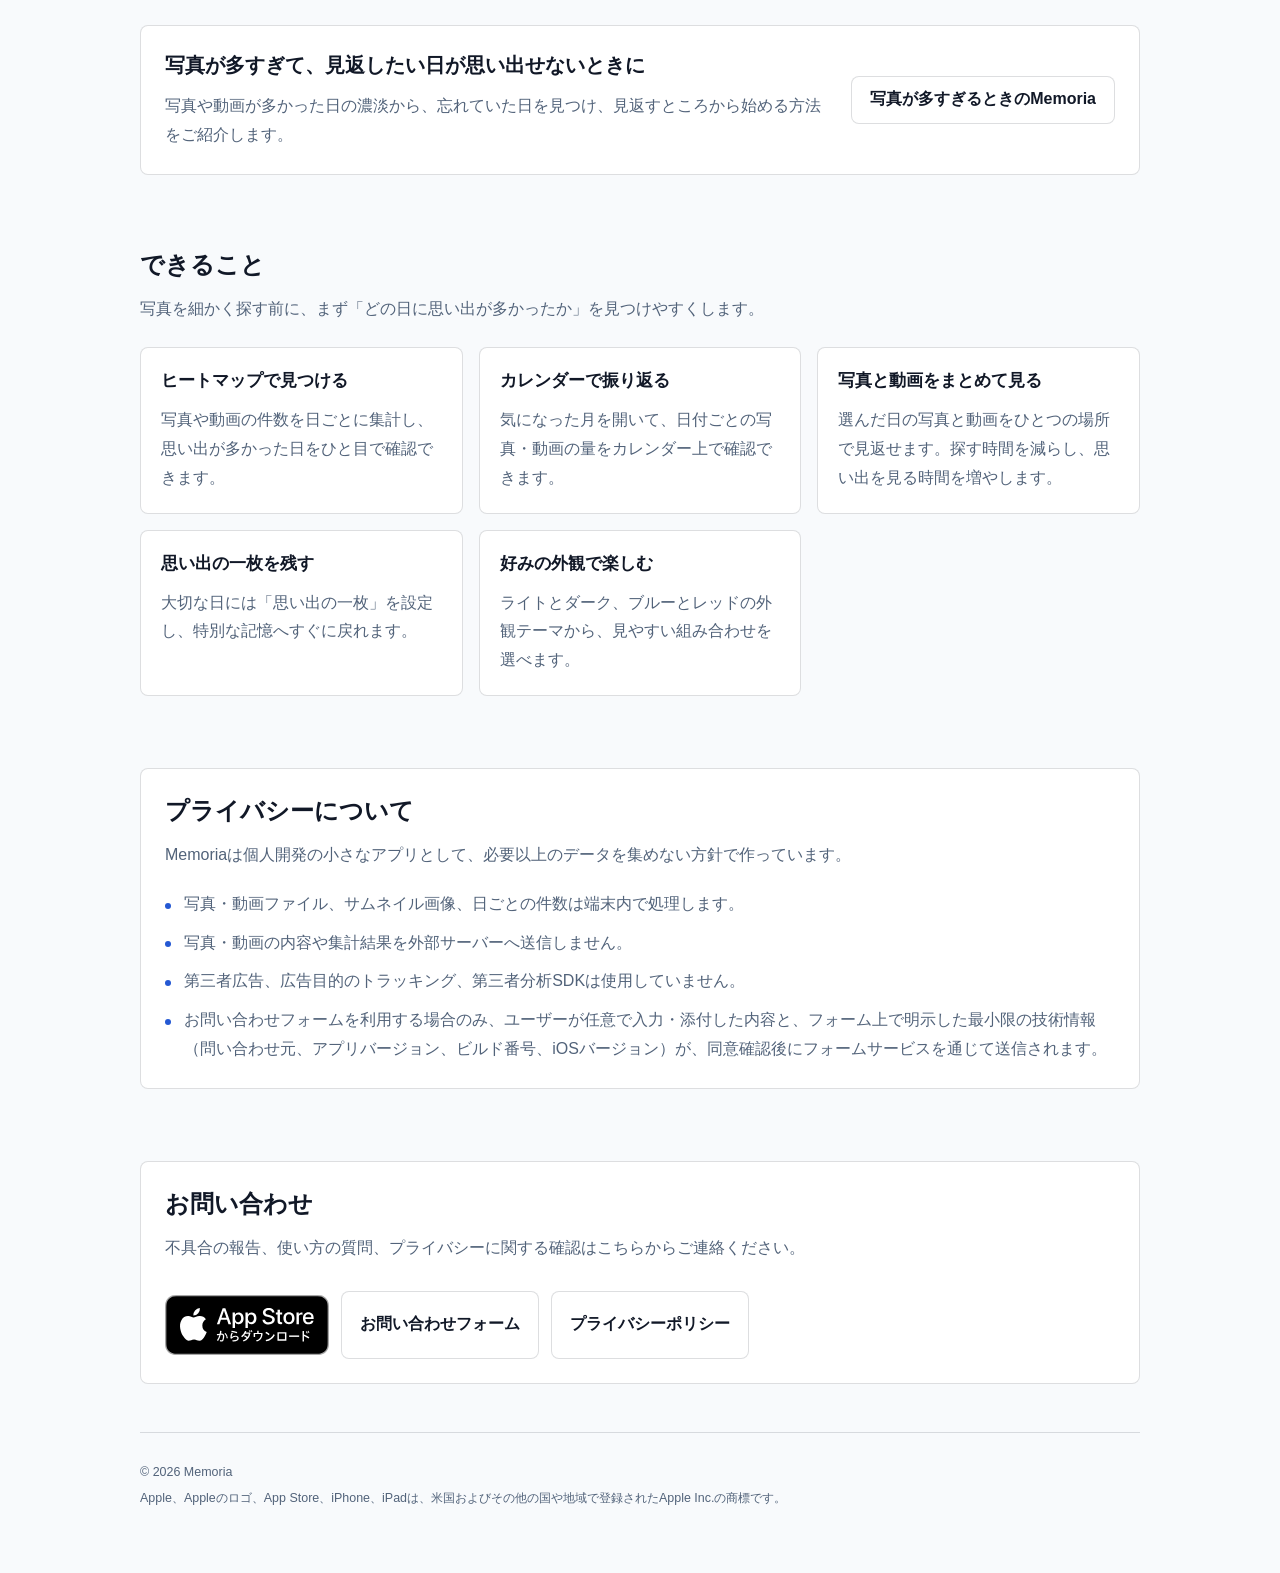
==== commit 0e33b3ae: "feat: add Memoria search landing page" ====
--- a/index.html
+++ b/index.html
@@ -6,7 +6,7 @@
     <meta name="viewport" content="width=device-width, initial-scale=1.0">
     <meta name="description" content="Memoriaは、写真が多かった日をヒートマップで見つけ、カレンダーや写真一覧で思い出を振り返るiPhone・iPad向けアプリです。写真・動画は端末内で処理します。">
     <link rel="canonical" href="https://kurumeru.github.io/">
-    <link rel="stylesheet" href="CommonStyle.css?v=20260713-2">
+    <link rel="stylesheet" href="CommonStyle.css?v=20260819-6">
     <link rel="icon" type="image/png" href="assets/icons/favicon.png">
     <link rel="icon" type="image/png" href="assets/icons/favicon-dark.png" media="(prefers-color-scheme: dark)">
     <link rel="apple-touch-icon" href="assets/icons/apple-touch-icon.png">
@@ -76,6 +76,16 @@
                     <figcaption>その日の写真と動画をまとめて見る</figcaption>
                 </figure>
             </div>
+        </section>
+
+        <section class="section contact-section article-callout" aria-labelledby="too-many-photos-title">
+            <div>
+                <h2 id="too-many-photos-title">写真が多すぎて、見返したい日が思い出せないときに</h2>
+                <p>
+                    写真や動画が多かった日の濃淡から、忘れていた日を見つけ、見返すところから始める方法をご紹介します。
+                </p>
+            </div>
+            <a class="secondary-button" href="iphone-photos-too-many/">写真が多すぎるときのMemoria</a>
         </section>
 
         <section id="features" class="section" aria-labelledby="features-title">
@@ -151,7 +161,7 @@
         </section>
 
         <footer class="site-footer">
-            <p>© 2026 Yuto Saeki</p>
+            <p>© 2026 Memoria</p>
             <p>Apple、Appleのロゴ、App Store、iPhone、iPadは、米国およびその他の国や地域で登録されたApple Inc.の商標です。</p>
         </footer>
     </main>
--- a/CommonStyle.css
+++ b/CommonStyle.css
@@ -10,6 +10,26 @@
     --accent-hover: #1e46a8;
     --accent-text: #ffffff;
     --shadow: 0 18px 48px rgba(47, 68, 108, 0.14);
+    --hero-surface: rgba(255, 255, 255, 0.78);
+    --hero-border: rgba(255, 255, 255, 0.78);
+    --hero-glass: rgba(255, 255, 255, 0.58);
+    --hero-glass-highlight: rgba(255, 255, 255, 0.9);
+    --hero-blue: rgba(49, 132, 255, 0.28);
+    --hero-violet: rgba(144, 99, 255, 0.2);
+    --hero-warm: rgba(255, 113, 54, 0.22);
+    --hero-grid: rgba(36, 88, 211, 0.09);
+    --hero-cell: rgba(92, 137, 232, 0.16);
+    --hero-cell-strong: rgba(43, 91, 211, 0.27);
+    --hero-shadow: 0 26px 80px rgba(72, 91, 138, 0.16);
+    --page-aura-blue: rgba(49, 132, 255, 0.18);
+    --page-aura-violet: rgba(144, 99, 255, 0.13);
+    --page-aura-warm: rgba(255, 113, 54, 0.1);
+    --page-grid: rgba(36, 88, 211, 0.075);
+    --page-cell: rgba(92, 137, 232, 0.12);
+    --page-cell-strong: rgba(43, 91, 211, 0.2);
+    --motion-fast: 180ms;
+    --motion-medium: 520ms;
+    --motion-ease: cubic-bezier(0.22, 1, 0.36, 1);
 }
 
 @media (prefers-color-scheme: dark) {
@@ -24,6 +44,23 @@
         --accent-hover: #b9ccff;
         --accent-text: #0f172a;
         --shadow: 0 18px 48px rgba(0, 0, 0, 0.28);
+        --hero-surface: rgba(23, 32, 51, 0.78);
+        --hero-border: rgba(248, 250, 252, 0.14);
+        --hero-glass: rgba(28, 39, 62, 0.62);
+        --hero-glass-highlight: rgba(255, 255, 255, 0.14);
+        --hero-blue: rgba(55, 129, 255, 0.26);
+        --hero-violet: rgba(137, 91, 255, 0.2);
+        --hero-warm: rgba(255, 106, 55, 0.17);
+        --hero-grid: rgba(143, 173, 255, 0.1);
+        --hero-cell: rgba(112, 153, 243, 0.14);
+        --hero-cell-strong: rgba(112, 153, 243, 0.25);
+        --hero-shadow: 0 30px 90px rgba(0, 0, 0, 0.32);
+        --page-aura-blue: rgba(55, 129, 255, 0.17);
+        --page-aura-violet: rgba(137, 91, 255, 0.12);
+        --page-aura-warm: rgba(255, 106, 55, 0.09);
+        --page-grid: rgba(143, 173, 255, 0.07);
+        --page-cell: rgba(112, 153, 243, 0.11);
+        --page-cell-strong: rgba(112, 153, 243, 0.19);
     }
 }
 
@@ -37,6 +74,50 @@
     line-height: 1.8;
     color: var(--text);
     background: var(--page-background);
+}
+
+.landing-body {
+    position: relative;
+    overflow-x: hidden;
+}
+
+.landing-body::before,
+.landing-body::after {
+    content: "";
+    position: fixed;
+    z-index: 0;
+    pointer-events: none;
+}
+
+.landing-body::before {
+    inset: -22vh -22vw;
+    background:
+        radial-gradient(circle at 16% 32%, var(--page-aura-blue), transparent 28%),
+        radial-gradient(circle at 82% 58%, var(--page-aura-violet), transparent 30%),
+        radial-gradient(circle at 38% 88%, var(--page-aura-warm), transparent 24%);
+    filter: blur(12px);
+    animation: memoria-page-aura 120s ease-in-out infinite alternate;
+}
+
+.landing-body::after {
+    inset: 0;
+    background:
+        linear-gradient(var(--page-cell-strong), var(--page-cell-strong)) 88% 16% / 32px 32px no-repeat,
+        linear-gradient(var(--page-cell), var(--page-cell)) 12% 34% / 32px 32px no-repeat,
+        linear-gradient(var(--page-cell-strong), var(--page-cell-strong)) 78% 54% / 32px 32px no-repeat,
+        linear-gradient(var(--page-cell), var(--page-cell)) 20% 76% / 32px 32px no-repeat,
+        linear-gradient(var(--page-cell-strong), var(--page-cell-strong)) 92% 88% / 32px 32px no-repeat,
+        linear-gradient(90deg, var(--page-grid) 1px, transparent 1px) 0 0 / 42px 42px,
+        linear-gradient(var(--page-grid) 1px, transparent 1px) 0 0 / 42px 42px;
+    -webkit-mask-image: linear-gradient(90deg, transparent 0%, #000 18%, #000 88%, transparent 100%);
+    mask-image: linear-gradient(90deg, transparent 0%, #000 18%, #000 88%, transparent 100%);
+    opacity: 0.82;
+    animation: memoria-page-grid 96s ease-in-out infinite alternate;
+}
+
+.landing-body .landing-page {
+    position: relative;
+    z-index: 1;
 }
 
 main {
@@ -107,6 +188,84 @@
 
 .hero {
     padding: 28px 0 16px;
+}
+
+.home .hero {
+    position: relative;
+    isolation: isolate;
+    overflow: hidden;
+    padding: clamp(36px, 5vw, 56px);
+    border: 1px solid var(--hero-border);
+    border-radius: 32px;
+    background: var(--hero-surface);
+    box-shadow:
+        inset 0 1px 0 var(--hero-glass-highlight),
+        var(--hero-shadow);
+}
+
+.home .hero::before,
+.home .hero::after {
+    content: "";
+    position: absolute;
+    pointer-events: none;
+}
+
+.home .hero::before {
+    z-index: -2;
+    inset: -70% -24% -85% 18%;
+    background: conic-gradient(
+        from 210deg,
+        transparent 0deg,
+        var(--hero-blue) 70deg,
+        var(--hero-violet) 145deg,
+        var(--hero-warm) 225deg,
+        transparent 315deg
+    );
+    filter: blur(34px);
+    opacity: 0.82;
+    transform: translate3d(-3%, -2%, 0) scale(1.04);
+    animation: memoria-aura 80s linear infinite;
+}
+
+.home .hero::after {
+    z-index: -1;
+    inset: 0;
+    border-radius: inherit;
+    background:
+        linear-gradient(var(--hero-cell-strong), var(--hero-cell-strong)) 82% 26% / 28px 28px no-repeat,
+        linear-gradient(var(--hero-cell), var(--hero-cell)) 68% 42% / 28px 28px no-repeat,
+        linear-gradient(var(--hero-cell-strong), var(--hero-cell-strong)) 89% 57% / 28px 28px no-repeat,
+        linear-gradient(var(--hero-cell), var(--hero-cell)) 74% 72% / 28px 28px no-repeat,
+        linear-gradient(var(--hero-cell), var(--hero-cell)) 96% 78% / 28px 28px no-repeat,
+        linear-gradient(90deg, var(--hero-grid) 1px, transparent 1px) 0 0 / 36px 36px,
+        linear-gradient(var(--hero-grid) 1px, transparent 1px) 0 0 / 36px 36px;
+    -webkit-mask-image: linear-gradient(90deg, transparent 30%, #000 100%);
+    mask-image: linear-gradient(90deg, transparent 30%, #000 100%);
+    opacity: 0.74;
+    transform: translate3d(0, 0, 0) scale(1.02);
+    animation: memoria-heatmap 60s ease-in-out infinite;
+}
+
+.hero > * {
+    position: relative;
+    z-index: 1;
+    animation: reveal-up 900ms var(--motion-ease) both;
+}
+
+.hero > :nth-child(2) {
+    animation-delay: 60ms;
+}
+
+.hero > :nth-child(3) {
+    animation-delay: 120ms;
+}
+
+.hero > :nth-child(4) {
+    animation-delay: 180ms;
+}
+
+.hero > :nth-child(5) {
+    animation-delay: 240ms;
 }
 
 .eyebrow {
@@ -146,6 +305,11 @@
     border-radius: 8px;
     font-weight: 700;
     text-decoration: none;
+    transition:
+        color var(--motion-fast) ease,
+        background-color var(--motion-fast) ease,
+        border-color var(--motion-fast) ease,
+        transform var(--motion-fast) var(--motion-ease);
 }
 
 .app-store-badge-link {
@@ -171,6 +335,9 @@
     min-height: 48px;
     color: var(--accent);
     font-weight: 700;
+    transition:
+        color var(--motion-fast) ease,
+        transform var(--motion-fast) var(--motion-ease);
 }
 
 .trust-points {
@@ -189,6 +356,14 @@
     color: var(--muted);
     background: var(--surface);
     font-size: 0.95rem;
+}
+
+.home .hero .trust-points li {
+    border-color: var(--hero-border);
+    background: var(--hero-glass);
+    box-shadow: inset 0 1px 0 var(--hero-glass-highlight);
+    -webkit-backdrop-filter: blur(18px) saturate(1.15);
+    backdrop-filter: blur(18px) saturate(1.15);
 }
 
 .section {
@@ -235,6 +410,9 @@
     border: 1px solid var(--border);
     border-radius: 8px;
     box-shadow: var(--shadow);
+    transition:
+        box-shadow var(--motion-fast) ease,
+        transform var(--motion-fast) var(--motion-ease);
 }
 
 .screenshot-card figcaption {
@@ -258,6 +436,9 @@
 
 .feature-card {
     padding: 20px;
+    transition:
+        box-shadow var(--motion-fast) ease,
+        transform var(--motion-fast) var(--motion-ease);
 }
 
 .feature-card h3 {
@@ -273,6 +454,82 @@
 .privacy-section,
 .contact-section {
     padding: 24px;
+}
+
+.article-callout {
+    display: flex;
+    align-items: center;
+    justify-content: space-between;
+    gap: 24px;
+    transition:
+        box-shadow var(--motion-fast) ease,
+        transform var(--motion-fast) var(--motion-ease);
+}
+
+.article-callout h2 {
+    margin: 0;
+    font-size: 1.25rem;
+}
+
+.article-callout p {
+    max-width: 680px;
+}
+
+.article-callout .secondary-button {
+    flex: 0 0 auto;
+}
+
+.landing-page .hero {
+    padding-bottom: 8px;
+}
+
+.landing-page .hero h1 {
+    max-width: 820px;
+}
+
+.landing-page .section-heading {
+    max-width: 780px;
+}
+
+.step-label {
+    display: block;
+    margin: 0 0 8px;
+    color: var(--accent);
+    font-size: 0.82rem;
+    font-weight: 800;
+    letter-spacing: 0.08em;
+}
+
+.step-card figcaption {
+    margin-top: 8px;
+}
+
+.faq-grid {
+    display: grid;
+    grid-template-columns: repeat(2, minmax(0, 1fr));
+    gap: 16px;
+    margin-top: 24px;
+}
+
+.faq-card {
+    margin: 0;
+    padding: 20px;
+    border: 1px solid var(--border);
+    border-radius: 8px;
+    background: var(--surface);
+    transition:
+        box-shadow var(--motion-fast) ease,
+        transform var(--motion-fast) var(--motion-ease);
+}
+
+.faq-card h3 {
+    margin: 0;
+    font-size: 1.05rem;
+}
+
+.faq-card p {
+    margin: 12px 0 0;
+    color: var(--muted);
 }
 
 .site-footer {
@@ -327,6 +584,135 @@
     outline-offset: 3px;
 }
 
+.app-store-badge-link:active,
+.secondary-button:active,
+.secondary-link:active {
+    transform: scale(0.98);
+}
+
+@keyframes reveal-up {
+    from {
+        opacity: 0;
+        transform: translateY(12px);
+    }
+
+    to {
+        opacity: 1;
+        transform: translateY(0);
+    }
+}
+
+@keyframes memoria-aura {
+    0%,
+    100% {
+        transform: translate3d(-3%, -2%, 0) scale(1.04) rotate(-2deg);
+    }
+
+    35% {
+        transform: translate3d(1%, 1%, 0) scale(1.06) rotate(0deg);
+    }
+
+    70% {
+        transform: translate3d(-2%, 2%, 0) scale(1.05) rotate(-1deg);
+    }
+}
+
+@keyframes memoria-heatmap {
+    0%,
+    100% {
+        opacity: 0.7;
+        transform: translate3d(0, 0, 0) scale(1.02);
+    }
+
+    50% {
+        opacity: 0.8;
+        transform: translate3d(-3px, 2px, 0) scale(1.025);
+    }
+}
+
+@keyframes memoria-page-aura {
+    from {
+        transform: translate3d(-2%, -1%, 0) scale(1.01);
+    }
+
+    to {
+        transform: translate3d(3%, 2%, 0) scale(1.05);
+    }
+}
+
+@keyframes memoria-page-grid {
+    from {
+        transform: translate3d(0, 0, 0);
+        opacity: 0.48;
+    }
+
+    to {
+        transform: translate3d(-8px, 6px, 0);
+        opacity: 0.64;
+    }
+}
+
+@media (hover: hover) and (pointer: fine) {
+    .app-store-badge-link:hover,
+    .secondary-button:hover,
+    .secondary-link:hover {
+        transform: translateY(-2px);
+    }
+
+    .secondary-button:hover {
+        border-color: var(--accent);
+    }
+
+    .secondary-link:hover {
+        color: var(--accent-hover);
+    }
+
+    .screenshot-card:hover img,
+    .feature-card:hover,
+    .faq-card:hover,
+    .article-callout:hover {
+        transform: translateY(-4px);
+        box-shadow: var(--shadow);
+    }
+}
+
+@media (prefers-reduced-motion: reduce) {
+    .hero > * {
+        animation: none;
+    }
+
+    .app-store-badge-link,
+    .secondary-button,
+    .secondary-link,
+    .screenshot-card img,
+    .feature-card,
+    .faq-card,
+    .article-callout {
+        transition: none;
+        transform: none !important;
+    }
+
+    .home .hero::before,
+    .home .hero::after,
+    .landing-body::before,
+    .landing-body::after {
+        animation: none;
+        transform: none;
+    }
+}
+
+@media (prefers-contrast: more) {
+    .home .hero {
+        border-color: var(--text);
+        background: var(--surface);
+    }
+
+    .home .hero::before,
+    .home .hero::after {
+        opacity: 0.22;
+    }
+}
+
 @media (min-width: 720px) {
     .hero h1 {
         font-size: 2.55rem;
@@ -346,9 +732,26 @@
     .contact-section {
         padding: 20px;
     }
+
+    .article-callout {
+        align-items: flex-start;
+        flex-direction: column;
+    }
+
+    .faq-grid {
+        grid-template-columns: 1fr;
+    }
 }
 
 @media (max-width: 560px) {
+    .landing-body::before {
+        opacity: 0.82;
+    }
+
+    .landing-body::after {
+        opacity: 0.62;
+    }
+
     main {
         padding: 28px 16px 56px;
     }
@@ -359,6 +762,22 @@
 
     .site-nav-brand {
         width: 100%;
+    }
+
+    .home .hero {
+        padding: 30px 18px 28px;
+        border-radius: 24px;
+    }
+
+    .home .hero::before {
+        inset: -45% -65% -55% 2%;
+        opacity: 0.68;
+    }
+
+    .home .hero::after {
+        -webkit-mask-image: linear-gradient(120deg, transparent 25%, #000 100%);
+        mask-image: linear-gradient(120deg, transparent 25%, #000 100%);
+        opacity: 0.54;
     }
 
     .hero h1 {
